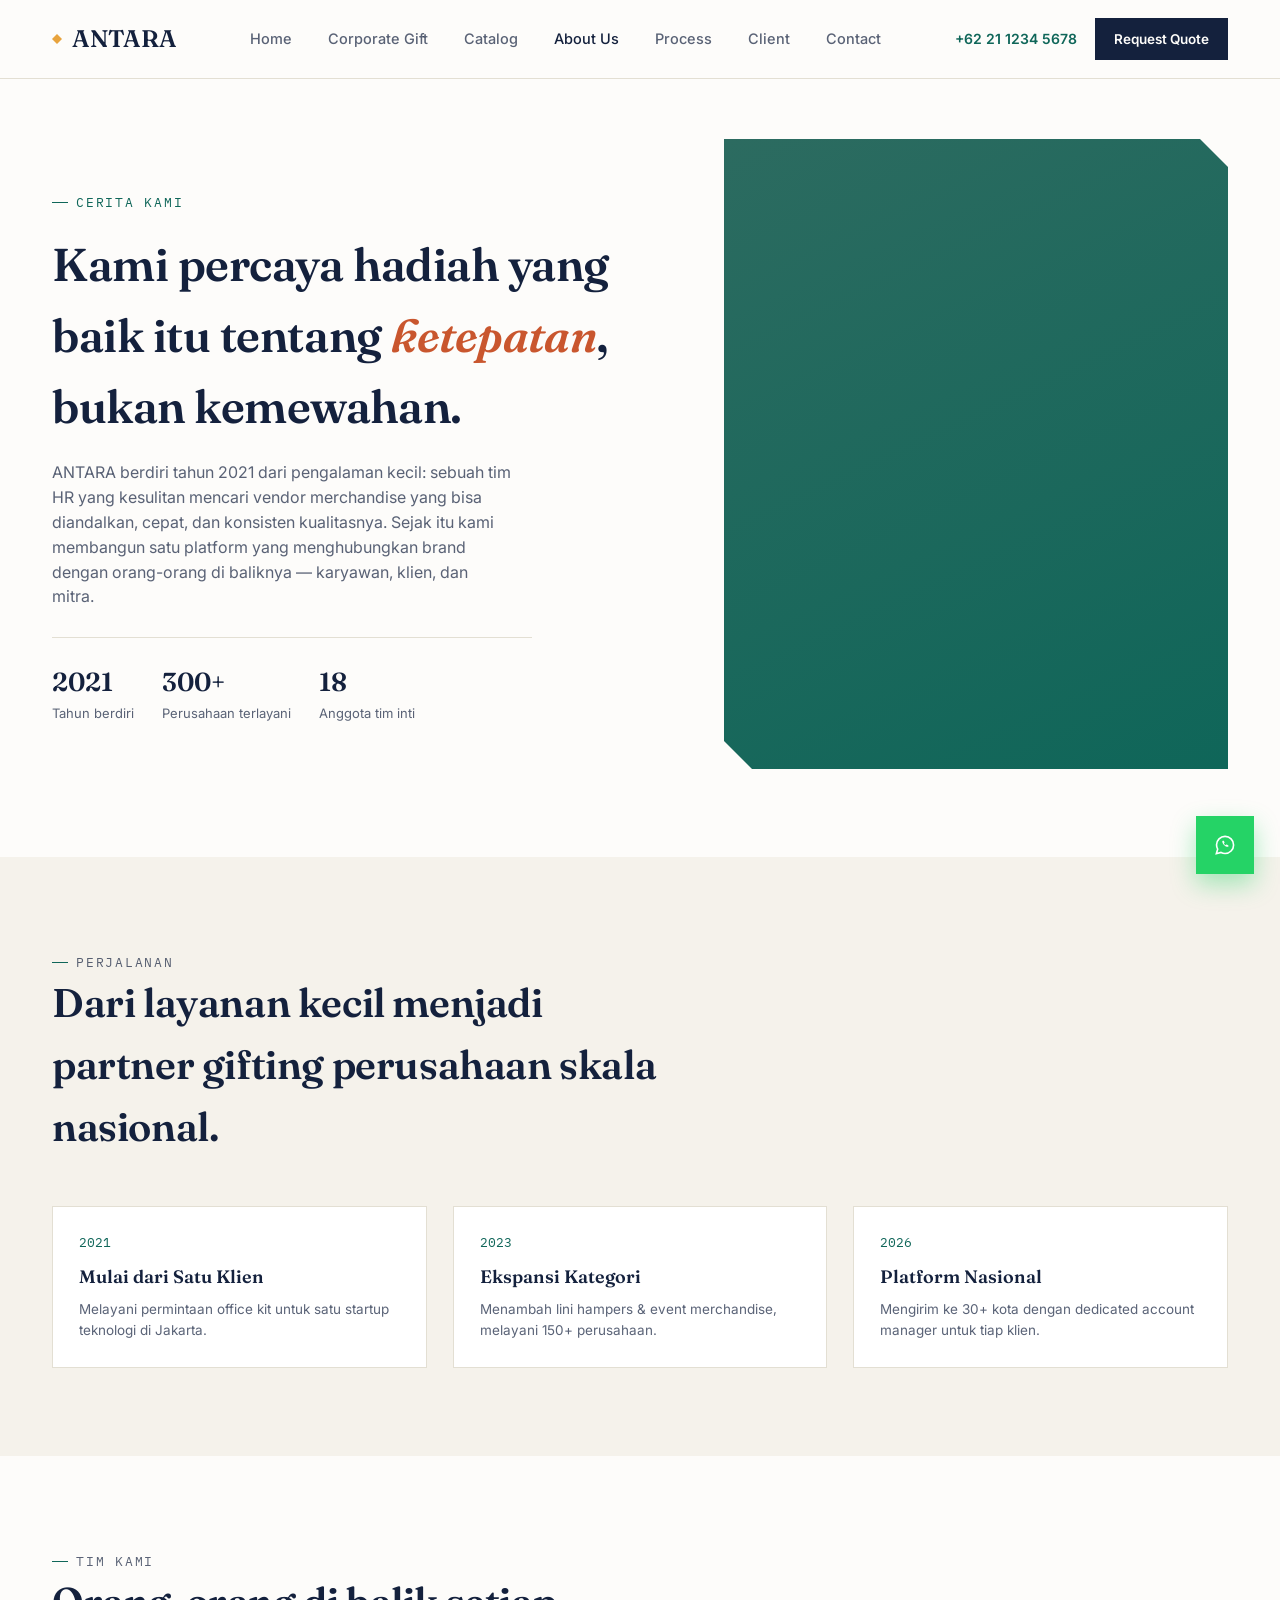
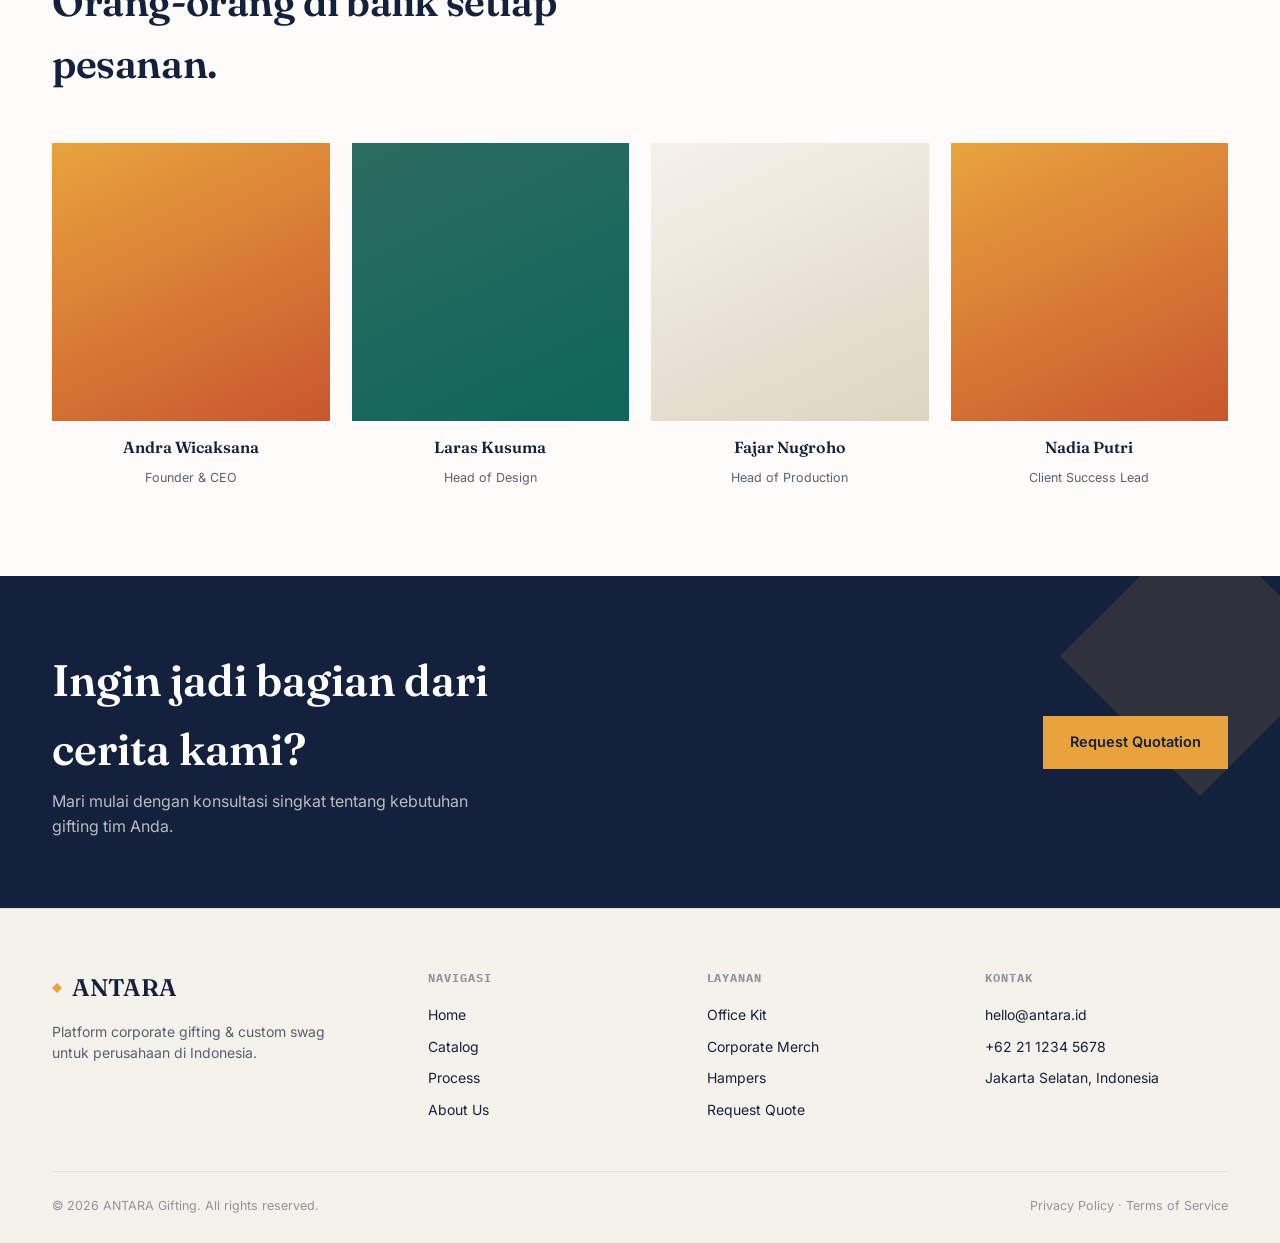
==== about.html @ c00a8c0d "Add files via upload" ====
<!DOCTYPE html>
<html lang="id">
<head>
<meta charset="UTF-8">
<meta name="viewport" content="width=device-width, initial-scale=1.0">
<title>About Us — ANTARA</title>
<link rel="preconnect" href="https://fonts.googleapis.com">
<link href="https://fonts.googleapis.com/css2?family=Fraunces:ital,wght@0,500;0,600;1,500&family=Inter:wght@400;500;600;700&family=IBM+Plex+Mono:wght@500;600&display=swap" rel="stylesheet">
<link rel="stylesheet" href="styles.css">
</head>
<body>

<header class="site-header">
  <div class="wrap header-row">
    <a href="index.html" class="logo"><span class="dot"></span>ANTARA</a>
    <nav class="main-nav">
      <a href="index.html">Home</a>
      <a href="index.html#corporate-gift">Corporate Gift</a>
      <a href="catalog.html">Catalog</a>
      <a href="about.html" class="active">About Us</a>
      <a href="process.html">Process</a>
      <a href="portfolio.html">Client</a>
      <a href="contact.html">Contact</a>
    </nav>
    <div class="header-actions">
      <a href="tel:+622112345678" class="wa-link">+62 21 1234 5678</a>
      <a href="quote.html" class="btn btn-primary tag-cut-sm btn-sm">Request Quote</a>
    </div>
  </div>
</header>

<section class="section" style="padding-top:60px;">
  <div class="wrap about-hero-split">
    <div>
      <p class="eyebrow">Cerita Kami</p>
      <h1 style="font-family:var(--serif); font-size:clamp(30px,4vw,46px); font-weight:600; letter-spacing:-.01em; margin:0 0 18px;">Kami percaya hadiah yang baik itu tentang <em style="font-style:italic; color:var(--clay);">ketepatan</em>, bukan kemewahan.</h1>
      <p style="color:var(--ink-70); max-width:460px; margin:0 0 28px;">ANTARA berdiri tahun 2021 dari pengalaman kecil: sebuah tim HR yang kesulitan mencari vendor merchandise yang bisa diandalkan, cepat, dan konsisten kualitasnya. Sejak itu kami membangun satu platform yang menghubungkan brand dengan orang-orang di baliknya — karyawan, klien, dan mitra.</p>
      <div class="hero-meta" style="border-top:1px solid var(--line); padding-top:24px;">
        <div><strong>2021</strong>Tahun berdiri</div>
        <div><strong>300+</strong>Perusahaan terlayani</div>
        <div><strong>18</strong>Anggota tim inti</div>
      </div>
    </div>
    <div class="visual-block s2 tag-cut"></div>
  </div>
</section>

<section class="section section-alt">
  <div class="wrap">
    <div class="section-head">
      <div>
        <p class="eyebrow">Perjalanan</p>
        <h2>Dari layanan kecil menjadi partner gifting perusahaan skala nasional.</h2>
      </div>
    </div>
    <div class="story-timeline">
      <div class="story-card">
        <span class="yr">2021</span>
        <h4>Mulai dari Satu Klien</h4>
        <p>Melayani permintaan office kit untuk satu startup teknologi di Jakarta.</p>
      </div>
      <div class="story-card">
        <span class="yr">2023</span>
        <h4>Ekspansi Kategori</h4>
        <p>Menambah lini hampers &amp; event merchandise, melayani 150+ perusahaan.</p>
      </div>
      <div class="story-card">
        <span class="yr">2026</span>
        <h4>Platform Nasional</h4>
        <p>Mengirim ke 30+ kota dengan dedicated account manager untuk tiap klien.</p>
      </div>
    </div>
  </div>
</section>

<section class="section">
  <div class="wrap">
    <div class="section-head">
      <div>
        <p class="eyebrow">Tim Kami</p>
        <h2>Orang-orang di balik setiap pesanan.</h2>
      </div>
    </div>
    <div class="team-grid">
      <div class="team-card"><div class="photo s1"></div><h4>Andra Wicaksana</h4><span>Founder &amp; CEO</span></div>
      <div class="team-card"><div class="photo s2"></div><h4>Laras Kusuma</h4><span>Head of Design</span></div>
      <div class="team-card"><div class="photo s3"></div><h4>Fajar Nugroho</h4><span>Head of Production</span></div>
      <div class="team-card"><div class="photo s1"></div><h4>Nadia Putri</h4><span>Client Success Lead</span></div>
    </div>
  </div>
</section>

<section class="final-cta">
  <div class="ribbon-deco"></div>
  <div class="wrap final-cta-inner">
    <div>
      <h2>Ingin jadi bagian dari cerita kami?</h2>
      <p>Mari mulai dengan konsultasi singkat tentang kebutuhan gifting tim Anda.</p>
    </div>
    <div class="hero-ctas" style="margin:0;">
      <a href="quote.html" class="btn btn-accent tag-cut-sm">Request Quotation</a>
    </div>
  </div>
</section>

<footer class="site-footer">
  <div class="wrap">
    <div class="footer-grid">
      <div class="footer-brand">
        <a href="index.html" class="logo"><span class="dot"></span>ANTARA</a>
        <p>Platform corporate gifting &amp; custom swag untuk perusahaan di Indonesia.</p>
      </div>
      <div>
        <h5>Navigasi</h5>
        <ul><li><a href="index.html">Home</a></li><li><a href="catalog.html">Catalog</a></li><li><a href="process.html">Process</a></li><li><a href="about.html">About Us</a></li></ul>
      </div>
      <div>
        <h5>Layanan</h5>
        <ul><li><a href="index.html#corporate-gift">Office Kit</a></li><li><a href="index.html#corporate-gift">Corporate Merch</a></li><li><a href="index.html#corporate-gift">Hampers</a></li><li><a href="quote.html">Request Quote</a></li></ul>
      </div>
      <div>
        <h5>Kontak</h5>
        <ul><li>hello@antara.id</li><li>+62 21 1234 5678</li><li>Jakarta Selatan, Indonesia</li></ul>
      </div>
    </div>
    <div class="footer-bottom">
      <span>© 2026 ANTARA Gifting. All rights reserved.</span>
      <span>Privacy Policy · Terms of Service</span>
    </div>
  </div>
</footer>

<a href="#" class="wa-float tag-cut-sm" aria-label="Chat WhatsApp">
  <svg viewBox="0 0 24 24" fill="none" xmlns="http://www.w3.org/2000/svg"><path d="M17.6 6.32A7.85 7.85 0 0 0 12.05 4c-4.34 0-7.87 3.53-7.87 7.87 0 1.39.36 2.74 1.05 3.93L4 20l4.32-1.13a7.86 7.86 0 0 0 3.73.95h0c4.34 0 7.87-3.53 7.87-7.87 0-2.1-.82-4.08-2.32-5.58v-.05Z" stroke="#fff" stroke-width="1.5"/><path d="M9.5 8.5c0-.28.22-.5.5-.5h.6c.2 0 .38.12.45.3l.5 1.3c.07.18.03.38-.1.52l-.5.5c.3.7.9 1.3 1.6 1.6l.5-.5c.14-.13.34-.17.52-.1l1.3.5c.18.07.3.25.3.45v.6c0 .28-.22.5-.5.5-2.5 0-5.2-2.7-5.2-5.2Z" fill="#fff"/></svg>
</a>

</body>
</html>
---- styles.css ----
/* ============================================================
   ANTARA — Corporate Gifting & Custom Swag
   Design tokens
   ============================================================ */
:root{
  --ink: #14213D;
  --ink-70: rgba(20,33,61,.7);
  --ink-45: rgba(20,33,61,.45);
  --paper: #FDFCFA;
  --paper-dim: #F5F2EB;
  --panel: #FFFFFF;
  --marigold: #E8A33D;
  --marigold-dark: #C8801C;
  --teal: #0F6659;
  --teal-dim: #E4EFEC;
  --clay: #C9562E;
  --line: #E3DFD3;
  --line-strong: #cfc9b8;

  --serif: "Fraunces", "Iowan Old Style", Georgia, serif;
  --sans: "Inter", -apple-system, BlinkMacSystemFont, "Segoe UI", sans-serif;
  --mono: "IBM Plex Mono", ui-monospace, Menlo, monospace;

  --tag-cut: 22px; /* signature ribbon-tag corner cut */
}

*{box-sizing:border-box;}
html{scroll-behavior:smooth;}
body{
  margin:0;
  background:var(--paper);
  color:var(--ink);
  font-family:var(--sans);
  font-size:16px;
  line-height:1.55;
  -webkit-font-smoothing:antialiased;
}
img{max-width:100%;display:block;}
a{color:inherit;text-decoration:none;}
ul{margin:0;padding:0;list-style:none;}
button{font-family:inherit;cursor:pointer;}

.wrap{
  max-width:1240px;
  margin:0 auto;
  padding:0 32px;
}

@media (max-width: 720px){
  .wrap{padding:0 20px;}
}

/* ---------- Eyebrow / mono labels ---------- */
.eyebrow{
  font-family:var(--mono);
  font-size:12.5px;
  letter-spacing:.14em;
  text-transform:uppercase;
  color:var(--teal);
  display:inline-flex;
  align-items:center;
  gap:8px;
  margin:0 0 16px;
}
.eyebrow::before{
  content:"";
  width:16px;height:1px;
  background:var(--teal);
  display:inline-block;
}

/* ---------- Signature ribbon-tag shape ----------
   A diagonally-cut corner (like a gift tag / price tag)
   used on the hero panel, cards, and buttons. */
.tag-cut{
  clip-path: polygon(
    0 0, calc(100% - var(--tag-cut)) 0, 100% var(--tag-cut),
    100% 100%, var(--tag-cut) 100%, 0 calc(100% - var(--tag-cut))
  );
}
.tag-cut-sm{
  --tag-cut: 12px;
}

/* ============================================================
   HEADER
   ============================================================ */
.site-header{
  position:sticky; top:0; z-index:50;
  background:rgba(253,252,250,.92);
  backdrop-filter:blur(10px);
  border-bottom:1px solid var(--line);
}
.header-row{
  display:flex; align-items:center; justify-content:space-between;
  height:78px;
}
.logo{
  font-family:var(--serif);
  font-weight:600;
  font-size:24px;
  letter-spacing:-.01em;
  display:flex; align-items:center; gap:10px;
}
.logo .dot{
  width:10px;height:10px;background:var(--marigold);
  clip-path: polygon(50% 0, 100% 50%, 50% 100%, 0 50%);
}
nav.main-nav{
  display:flex; gap:36px;
}
nav.main-nav a{
  font-size:14.5px; font-weight:500; color:var(--ink-70);
  transition:color .15s;
}
nav.main-nav a:hover, nav.main-nav a.active{color:var(--ink);}
.header-actions{display:flex; align-items:center; gap:18px;}
.header-actions .wa-link{
  font-size:14px; font-weight:600; color:var(--teal);
  display:flex; align-items:center; gap:6px;
}

@media (max-width: 900px){
  nav.main-nav{display:none;}
}

/* ---------- Buttons ---------- */
.btn{
  display:inline-flex; align-items:center; justify-content:center; gap:8px;
  font-weight:600; font-size:14.5px;
  padding:14px 26px;
  border:1px solid transparent;
  transition:transform .15s ease, box-shadow .15s ease, background .15s ease;
  white-space:nowrap;
}
.btn:active{transform:translateY(1px);}
.btn-primary{
  background:var(--ink); color:var(--paper);
}
.btn-primary:hover{background:#243259;}
.btn-accent{
  background:var(--marigold); color:var(--ink);
}
.btn-accent:hover{background:var(--marigold-dark); color:var(--paper);}
.btn-ghost{
  background:transparent; color:var(--ink); border-color:var(--ink);
}
.btn-ghost:hover{background:var(--ink); color:var(--paper);}
.btn-sm{padding:10px 18px; font-size:13.5px;}
.btn-block{width:100%;}

/* ============================================================
   HERO
   ============================================================ */
.hero{
  padding:76px 0 40px;
  position:relative;
  overflow:hidden;
}
.hero-grid{
  display:grid;
  grid-template-columns:1.05fr .95fr;
  gap:56px;
  align-items:center;
}
.hero h1{
  font-family:var(--serif);
  font-weight:600;
  font-size:clamp(38px, 5vw, 62px);
  line-height:1.03;
  letter-spacing:-.015em;
  margin:0 0 22px;
}
.hero h1 em{
  font-style:italic;
  color:var(--clay);
}
.hero p.lede{
  font-size:18px;
  color:var(--ink-70);
  max-width:480px;
  margin:0 0 32px;
}
.hero-ctas{display:flex; gap:14px; flex-wrap:wrap; margin-bottom:28px;}
.hero-meta{
  display:flex; gap:28px; padding-top:26px; border-top:1px solid var(--line);
  max-width:480px;
}
.hero-meta div{font-size:13px; color:var(--ink-70);}
.hero-meta strong{
  display:block; font-family:var(--serif); font-size:26px; color:var(--ink); font-weight:600;
}

.hero-visual{
  position:relative;
  aspect-ratio:1/1.02;
  background:var(--ink);
  padding:22px;
  --tag-cut:34px;
}
.hero-visual .grid-photo{
  display:grid;
  grid-template-columns:1.2fr .8fr;
  grid-template-rows:1fr .75fr;
  gap:10px;
  height:100%;
}
.swatch{
  position:relative;
  overflow:hidden;
  display:flex; align-items:flex-end;
  padding:14px;
}
.swatch span{
  font-family:var(--mono); font-size:11px; color:rgba(255,255,255,.85);
  letter-spacing:.06em; text-transform:uppercase;
}
.s1{background:linear-gradient(155deg,#E8A33D,#C9562E); grid-row:1/3;}
.s2{background:linear-gradient(155deg,#2C6B60,#0F6659);}
.s3{background:linear-gradient(155deg,#F5F2EB,#DCD5C2); }
.s3 span{color:var(--ink-70);}
.hero-visual .ribbon-tag{
  position:absolute; top:-14px; right:22px;
  background:var(--marigold); color:var(--ink);
  font-family:var(--mono); font-size:12px; font-weight:600;
  padding:10px 16px;
  --tag-cut:10px;
}

/* ============================================================
   TRUST BAR
   ============================================================ */
.trust-bar{
  border-top:1px solid var(--line);
  border-bottom:1px solid var(--line);
  padding:26px 0;
}
.trust-row{
  display:flex; align-items:center; gap:40px;
  flex-wrap:wrap;
  justify-content:space-between;
}
.trust-row .trust-label{
  font-family:var(--mono); font-size:12px; letter-spacing:.1em; text-transform:uppercase;
  color:var(--ink-45); white-space:nowrap;
}
.logo-strip{
  display:flex; gap:38px; flex-wrap:wrap; align-items:center;
  font-family:var(--serif); font-weight:600; font-size:19px; color:var(--ink-45);
}

/* ============================================================
   SECTION SHELL
   ============================================================ */
.section{padding:88px 0;}
.section-tight{padding:56px 0;}
.section-alt{background:var(--paper-dim);}
.section-dark{background:var(--ink); color:var(--paper);}
.section-dark .eyebrow{color:var(--marigold);}
.section-dark .eyebrow::before{background:var(--marigold);}

.section-head{
  display:flex; justify-content:space-between; align-items:flex-end;
  gap:24px; margin-bottom:48px;
}
.section-head h2{
  font-family:var(--serif); font-weight:600;
  font-size:clamp(28px,3.4vw,40px);
  letter-spacing:-.01em;
  margin:0;
  max-width:640px;
}
.section-head p{color:var(--ink-70); max-width:420px; margin:0;}
.section-dark .section-head p{color:rgba(253,252,250,.7);}

/* ============================================================
   CATEGORY TILES
   ============================================================ */
.cat-grid{
  display:grid;
  grid-template-columns:repeat(4,1fr);
  gap:18px;
}
.cat-card{
  background:var(--panel);
  border:1px solid var(--line);
  padding:26px 22px 24px;
  --tag-cut:16px;
  transition:transform .18s ease, border-color .18s ease;
  position:relative;
}
.cat-card:hover{transform:translateY(-4px); border-color:var(--ink);}
.cat-card .icon-block{
  width:44px; height:44px;
  background:var(--teal-dim);
  display:flex; align-items:center; justify-content:center;
  margin-bottom:22px;
  --tag-cut:8px;
}
.cat-card h3{font-family:var(--serif); font-size:19px; margin:0 0 8px; font-weight:600;}
.cat-card p{font-size:13.5px; color:var(--ink-70); margin:0 0 16px;}
.cat-card .count{font-family:var(--mono); font-size:12px; color:var(--teal);}

@media (max-width: 980px){
  .cat-grid{grid-template-columns:repeat(2,1fr);}
  .hero-grid{grid-template-columns:1fr;}
  .hero-visual{order:-1; max-width:520px;}
}
@media (max-width: 560px){
  .cat-grid{grid-template-columns:1fr;}
}

/* ============================================================
   PRODUCT GRID
   ============================================================ */
.product-grid{
  display:grid;
  grid-template-columns:repeat(4,1fr);
  gap:22px;
}
.product-card{
  background:var(--panel);
  border:1px solid var(--line);
}
.product-thumb{
  aspect-ratio:1/1;
  --tag-cut:14px;
  display:flex; align-items:center; justify-content:center;
  position:relative;
}
.product-thumb .best-seller{
  position:absolute; top:12px; left:0;
  background:var(--marigold); color:var(--ink);
  font-family:var(--mono); font-size:10.5px; font-weight:700;
  padding:5px 10px 5px 12px; letter-spacing:.05em;
  clip-path: polygon(0 0, 100% 0, 88% 100%, 0 100%);
}
.product-body{padding:18px 18px 20px;}
.product-body .p-cat{font-family:var(--mono); font-size:11px; color:var(--teal); text-transform:uppercase; letter-spacing:.06em;}
.product-body h4{font-family:var(--serif); font-size:17px; margin:8px 0 12px; font-weight:600;}
.product-body .p-foot{display:flex; align-items:center; justify-content:space-between;}
.product-body .p-moq{font-size:12.5px; color:var(--ink-70);}
.product-body a.view-link{font-size:13px; font-weight:700; color:var(--ink); border-bottom:1.5px solid var(--marigold);}

@media (max-width: 980px){ .product-grid{grid-template-columns:repeat(2,1fr);} }

/* ============================================================
   PROCESS STEPS (real sequence -> numbers justified)
   ============================================================ */
.process-rail{
  display:grid;
  grid-template-columns:repeat(4,1fr);
  gap:0;
  position:relative;
}
.process-rail::before{
  content:"";
  position:absolute; top:29px; left:5%; right:5%; height:1px;
  background:var(--line-strong);
}
.process-step{
  padding:0 20px 0 0;
  position:relative;
}
.process-step .num{
  width:58px;height:58px;
  background:var(--paper);
  border:1.5px solid var(--ink);
  display:flex; align-items:center; justify-content:center;
  font-family:var(--serif); font-weight:600; font-size:20px;
  margin-bottom:22px;
  position:relative; z-index:2;
}
.process-step:nth-child(1) .num{background:var(--ink); color:var(--paper);}
.process-step h3{font-family:var(--serif); font-size:19px; margin:0 0 10px; font-weight:600;}
.process-step p{font-size:14px; color:var(--ink-70); margin:0; max-width:220px;}

@media (max-width: 900px){
  .process-rail{grid-template-columns:1fr; gap:32px;}
  .process-rail::before{display:none;}
}

/* ============================================================
   USP STRIP
   ============================================================ */
.usp-grid{
  display:grid; grid-template-columns:repeat(4,1fr); gap:1px;
  background:var(--line);
  border:1px solid var(--line);
}
.usp-card{
  background:var(--paper); padding:32px 26px;
}
.usp-card .mark{font-family:var(--serif); font-style:italic; font-size:28px; color:var(--marigold-dark); margin:0 0 14px;}
.usp-card h4{font-size:15.5px; font-weight:700; margin:0 0 8px;}
.usp-card p{font-size:13.5px; color:var(--ink-70); margin:0;}
@media (max-width: 900px){ .usp-grid{grid-template-columns:repeat(2,1fr);} }

/* ============================================================
   TESTIMONIALS
   ============================================================ */
.testi-grid{
  display:grid; grid-template-columns:repeat(3,1fr); gap:22px;
}
.testi-card{
  background:var(--panel); border:1px solid var(--line);
  padding:28px; --tag-cut:16px;
}
.testi-card p.quote{
  font-family:var(--serif); font-size:17.5px; line-height:1.45; margin:0 0 22px;
}
.testi-card .who{display:flex; align-items:center; gap:12px;}
.testi-card .avatar{
  width:38px;height:38px; background:var(--teal); color:#fff;
  display:flex; align-items:center; justify-content:center;
  font-family:var(--serif); font-weight:600; font-size:14px;
  --tag-cut:6px;
}
.testi-card .who div span{display:block;}
.testi-card .name{font-size:13.5px; font-weight:700;}
.testi-card .role{font-size:12px; color:var(--ink-70);}
@media (max-width: 900px){ .testi-grid{grid-template-columns:1fr;} }

/* ============================================================
   FINAL CTA
   ============================================================ */
.final-cta{
  background:var(--ink); color:var(--paper);
  padding:70px 0; position:relative; overflow:hidden;
}
.final-cta-inner{
  display:flex; justify-content:space-between; align-items:center; gap:24px; flex-wrap:wrap;
  position:relative; z-index:2;
}
.final-cta h2{
  font-family:var(--serif); font-size:clamp(28px,3.6vw,44px); font-weight:600; margin:0 0 6px; max-width:520px;
}
.final-cta p{color:rgba(253,252,250,.7); margin:0; max-width:420px;}
.final-cta .ribbon-deco{
  position:absolute; right:-60px; top:-60px; width:280px; height:280px;
  background:var(--marigold); opacity:.12;
  clip-path: polygon(50% 0, 100% 50%, 50% 100%, 0 50%);
}

/* ============================================================
   FOOTER
   ============================================================ */
footer.site-footer{
  background:var(--paper-dim); border-top:1px solid var(--line);
  padding:60px 0 28px;
}
.footer-grid{
  display:grid; grid-template-columns:1.4fr repeat(3,1fr); gap:36px;
  padding-bottom:40px; border-bottom:1px solid var(--line); margin-bottom:24px;
}
.footer-grid h5{font-family:var(--mono); font-size:12px; letter-spacing:.08em; text-transform:uppercase; color:var(--ink-45); margin:0 0 16px;}
.footer-grid li{margin-bottom:10px; font-size:14px;}
.footer-grid li a:hover{color:var(--clay);}
.footer-brand p{font-size:14px; color:var(--ink-70); max-width:280px;}
.footer-bottom{display:flex; justify-content:space-between; font-size:12.5px; color:var(--ink-45); flex-wrap:wrap; gap:10px;}
@media (max-width: 900px){ .footer-grid{grid-template-columns:1fr 1fr; row-gap:28px;} }

/* ============================================================
   WHATSAPP FLOAT
   ============================================================ */
.wa-float{
  position:fixed; bottom:26px; right:26px; z-index:60;
  width:58px; height:58px;
  background:#25D366; color:#fff;
  display:flex; align-items:center; justify-content:center;
  box-shadow:0 10px 24px rgba(37,211,102,.4);
  --tag-cut:10px;
}
.wa-float svg{width:26px;height:26px;}

/* ============================================================
   PAGE HERO (interior pages)
   ============================================================ */
.page-hero{
  padding:56px 0 40px;
  border-bottom:1px solid var(--line);
}
.page-hero h1{
  font-family:var(--serif); font-weight:600;
  font-size:clamp(32px,4vw,48px);
  letter-spacing:-.01em; margin:0 0 14px;
}
.breadcrumb{font-family:var(--mono); font-size:12px; color:var(--ink-45); margin-bottom:18px; letter-spacing:.04em;}
.breadcrumb a{color:var(--teal);}

/* ============================================================
   CATALOG PAGE
   ============================================================ */
.catalog-layout{
  display:grid; grid-template-columns:240px 1fr; gap:40px;
  align-items:flex-start;
}
.filter-panel{
  border:1px solid var(--line); background:var(--panel);
  padding:22px; position:sticky; top:98px;
}
.filter-group{margin-bottom:26px;}
.filter-group:last-child{margin-bottom:0;}
.filter-group h5{font-family:var(--mono); font-size:11.5px; letter-spacing:.08em; text-transform:uppercase; color:var(--ink-45); margin:0 0 14px;}
.filter-opt{display:flex; align-items:center; gap:10px; font-size:14px; margin-bottom:11px; cursor:pointer;}
.filter-opt input{accent-color:var(--teal); width:15px;height:15px;}
.filter-opt .n{margin-left:auto; font-family:var(--mono); font-size:11.5px; color:var(--ink-45);}
.catalog-toolbar{
  display:flex; justify-content:space-between; align-items:center; gap:16px; margin-bottom:26px; flex-wrap:wrap;
}
.search-box{
  flex:1; min-width:220px; display:flex; align-items:center; gap:10px;
  border:1px solid var(--line-strong); background:var(--panel);
  padding:12px 16px;
}
.search-box input{border:none; outline:none; font-family:var(--sans); font-size:14px; width:100%; background:transparent;}
.sort-select{
  border:1px solid var(--line-strong); background:var(--panel);
  padding:12px 14px; font-size:13.5px; font-family:var(--sans); color:var(--ink);
}
.results-count{font-size:13px; color:var(--ink-70); margin-bottom:18px;}
@media (max-width: 900px){
  .catalog-layout{grid-template-columns:1fr;}
  .filter-panel{position:static;}
}

/* ============================================================
   PRODUCT DETAIL PAGE
   ============================================================ */
.pd-layout{
  display:grid; grid-template-columns:1fr 1fr; gap:56px; align-items:flex-start;
}
.pd-gallery-main{
  aspect-ratio:1/1; --tag-cut:26px; margin-bottom:14px;
}
.pd-thumbs{display:grid; grid-template-columns:repeat(4,1fr); gap:10px;}
.pd-thumbs .thumb{aspect-ratio:1/1; --tag-cut:8px; cursor:pointer; border:2px solid transparent;}
.pd-thumbs .thumb.active{border-color:var(--ink);}
.pd-info .p-cat{font-family:var(--mono); font-size:12px; letter-spacing:.07em; text-transform:uppercase; color:var(--teal);}
.pd-info h1{font-family:var(--serif); font-size:36px; font-weight:600; margin:10px 0 16px; letter-spacing:-.01em;}
.pd-info .pd-desc{color:var(--ink-70); margin:0 0 26px; max-width:460px;}
.pd-meta-row{display:flex; gap:32px; padding:20px 0; border-top:1px solid var(--line); border-bottom:1px solid var(--line); margin-bottom:26px;}
.pd-meta-row div span{display:block; font-size:12px; color:var(--ink-45); margin-bottom:4px;}
.pd-meta-row div strong{font-family:var(--serif); font-size:19px; font-weight:600;}
.pd-block{margin-bottom:26px;}
.pd-block h5{font-family:var(--mono); font-size:11.5px; letter-spacing:.08em; text-transform:uppercase; color:var(--ink-45); margin:0 0 12px;}
.swatch-row{display:flex; gap:10px; flex-wrap:wrap;}
.swatch-chip{
  width:38px; height:38px; --tag-cut:6px; cursor:pointer; border:2px solid var(--line-strong);
}
.swatch-chip.active{border-color:var(--ink);}
.size-row{display:flex; gap:10px; flex-wrap:wrap;}
.size-chip{
  padding:9px 16px; border:1px solid var(--line-strong); font-size:13.5px; font-weight:600; cursor:pointer; background:var(--panel);
}
.size-chip.active{background:var(--ink); color:var(--paper); border-color:var(--ink);}
.pd-actions{display:flex; gap:14px; margin-top:8px;}
.related-strip{margin-top:100px;}

/* ============================================================
   ABOUT US PAGE
   ============================================================ */
.about-hero-split{
  display:grid; grid-template-columns:1.1fr .9fr; gap:56px; align-items:center;
}
.about-hero-split .visual-block{aspect-ratio:4/5; --tag-cut:28px;}
.story-timeline{display:grid; grid-template-columns:repeat(3,1fr); gap:26px;}
.story-card{border:1px solid var(--line); padding:26px; background:var(--panel);}
.story-card .yr{font-family:var(--mono); color:var(--teal); font-size:13px; margin-bottom:10px; display:block;}
.story-card h4{font-family:var(--serif); font-size:18px; margin:0 0 8px; font-weight:600;}
.story-card p{font-size:13.5px; color:var(--ink-70); margin:0;}
.team-grid{display:grid; grid-template-columns:repeat(4,1fr); gap:22px;}
.team-card{text-align:center;}
.team-card .photo{aspect-ratio:1/1; --tag-cut:14px; margin-bottom:14px;}
.team-card h4{font-family:var(--serif); font-size:16px; margin:0 0 4px; font-weight:600;}
.team-card span{font-size:12.5px; color:var(--ink-70);}
@media (max-width:900px){
  .about-hero-split{grid-template-columns:1fr;}
  .story-timeline{grid-template-columns:1fr;}
  .team-grid{grid-template-columns:repeat(2,1fr);}
}

/* ============================================================
   PROCESS PAGE (standalone, expanded)
   ============================================================ */
.process-detail{
  display:grid; grid-template-columns:80px 1fr; gap:32px; margin-bottom:0;
}
.process-detail-row{
  display:grid; grid-template-columns:80px 1fr; gap:32px;
  padding:42px 0; border-top:1px solid var(--line);
  position:relative;
}
.process-detail-row:last-child{border-bottom:1px solid var(--line);}
.process-detail-row .big-num{
  font-family:var(--serif); font-style:italic; font-size:44px; color:var(--marigold-dark); font-weight:600;
}
.process-detail-row .pd-content{display:grid; grid-template-columns:1fr 1fr; gap:40px; align-items:center;}
.process-detail-row h3{font-family:var(--serif); font-size:24px; font-weight:600; margin:0 0 12px;}
.process-detail-row p{color:var(--ink-70); max-width:400px; margin:0;}
.process-detail-row .pd-visual{aspect-ratio:16/10; --tag-cut:18px;}
@media (max-width:900px){
  .process-detail-row{grid-template-columns:1fr;}
  .process-detail-row .pd-content{grid-template-columns:1fr;}
}

/* ============================================================
   CLIENT / PORTFOLIO PAGE
   ============================================================ */
.client-logo-grid{
  display:grid; grid-template-columns:repeat(6,1fr); gap:1px; background:var(--line); border:1px solid var(--line); margin-bottom:80px;
}
.client-logo-cell{
  background:var(--panel); aspect-ratio:2/1; display:flex; align-items:center; justify-content:center;
  font-family:var(--serif); font-weight:600; font-size:16px; color:var(--ink-45);
}
.case-grid{display:grid; grid-template-columns:repeat(3,1fr); gap:24px;}
.case-card{border:1px solid var(--line); background:var(--panel); overflow:hidden;}
.case-card .case-visual{aspect-ratio:4/3; --tag-cut:0;}
.case-card .case-body{padding:22px;}
.case-card .p-cat{font-family:var(--mono); font-size:11px; color:var(--teal); text-transform:uppercase; letter-spacing:.06em;}
.case-card h4{font-family:var(--serif); font-size:18px; margin:8px 0 8px; font-weight:600;}
.case-card p{font-size:13.5px; color:var(--ink-70); margin:0;}
@media (max-width:900px){
  .client-logo-grid{grid-template-columns:repeat(3,1fr);}
  .case-grid{grid-template-columns:1fr;}
}

/* ============================================================
   CONTACT PAGE
   ============================================================ */
.contact-layout{display:grid; grid-template-columns:.9fr 1.1fr; gap:56px; align-items:flex-start;}
.contact-card{border:1px solid var(--line); background:var(--panel); padding:24px; --tag-cut:14px; margin-bottom:16px; display:flex; gap:16px; align-items:flex-start;}
.contact-card .ic{width:40px; height:40px; background:var(--teal-dim); --tag-cut:8px; flex:none; display:flex; align-items:center; justify-content:center;}
.contact-card h5{font-size:14.5px; font-weight:700; margin:0 0 6px;}
.contact-card p, .contact-card a{font-size:13.5px; color:var(--ink-70); margin:0; display:block;}
.map-block{aspect-ratio:16/11; --tag-cut:22px; background:linear-gradient(155deg,#DCD5C2,#F5F2EB); display:flex; align-items:center; justify-content:center; font-family:var(--mono); font-size:12px; color:var(--ink-45); letter-spacing:.06em; text-transform:uppercase; margin-top:24px;}
@media (max-width:900px){ .contact-layout{grid-template-columns:1fr;} }

/* ============================================================
   REQUEST QUOTE FORM
   ============================================================ */
.quote-layout{
  display:grid; grid-template-columns:1fr 1.15fr; gap:56px; align-items:flex-start;
}
.quote-side h2{font-family:var(--serif); font-size:30px; font-weight:600; margin:0 0 16px;}
.quote-side p{color:var(--ink-70); margin:0 0 30px; max-width:380px;}
.quote-steps{margin-bottom:32px;}
.quote-steps li{
  display:flex; gap:14px; padding:14px 0; border-top:1px solid var(--line); font-size:14px;
}
.quote-steps li:last-child{border-bottom:1px solid var(--line);}
.quote-steps b{font-family:var(--mono); color:var(--teal); font-size:13px;}
.quote-side .wa-box{
  background:var(--teal-dim); border:1px solid var(--teal); padding:20px; --tag-cut:12px;
}
.quote-side .wa-box p{margin:0 0 14px; color:var(--ink); font-size:14px; max-width:none;}

.form-card{
  background:var(--panel); border:1px solid var(--line);
  padding:40px; --tag-cut:24px;
}
.form-row{display:grid; grid-template-columns:1fr 1fr; gap:18px; margin-bottom:18px;}
.form-field{display:flex; flex-direction:column; gap:8px; margin-bottom:18px;}
.form-field label{font-size:13px; font-weight:600;}
.form-field label .opt{font-weight:400; color:var(--ink-45); text-transform:none; font-family:var(--sans);}
.form-field input, .form-field select, .form-field textarea{
  border:1px solid var(--line-strong); padding:13px 14px; font-family:var(--sans); font-size:14px;
  background:var(--paper); outline:none;
}
.form-field input:focus, .form-field select:focus, .form-field textarea:focus{
  border-color:var(--teal); box-shadow:0 0 0 3px var(--teal-dim);
}
.upload-drop{
  border:1.5px dashed var(--line-strong); padding:26px; text-align:center; font-size:13.5px; color:var(--ink-70);
  margin-bottom:22px; background:var(--paper-dim);
}
.upload-drop strong{color:var(--teal); text-decoration:underline; cursor:pointer;}
@media (max-width: 900px){
  .quote-layout{grid-template-columns:1fr;}
  .form-row{grid-template-columns:1fr;}
  .form-card{padding:26px;}
}
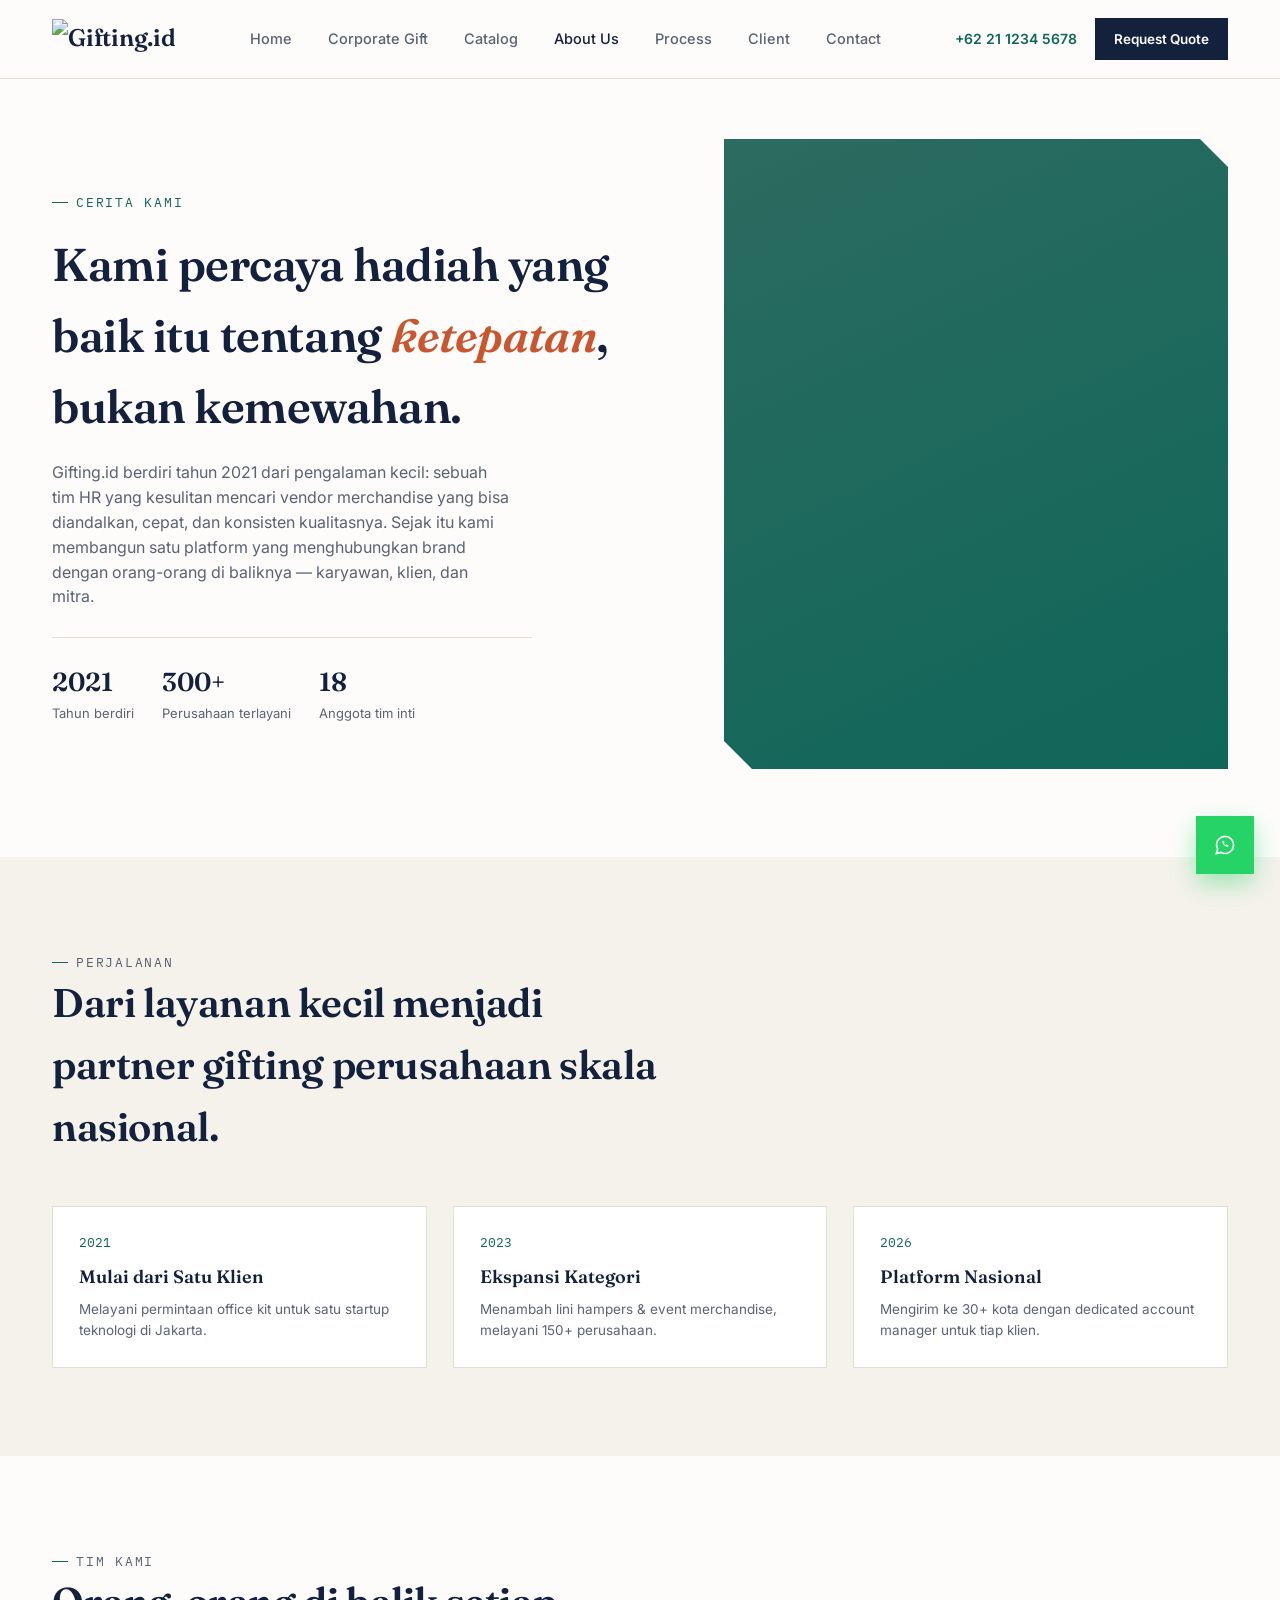
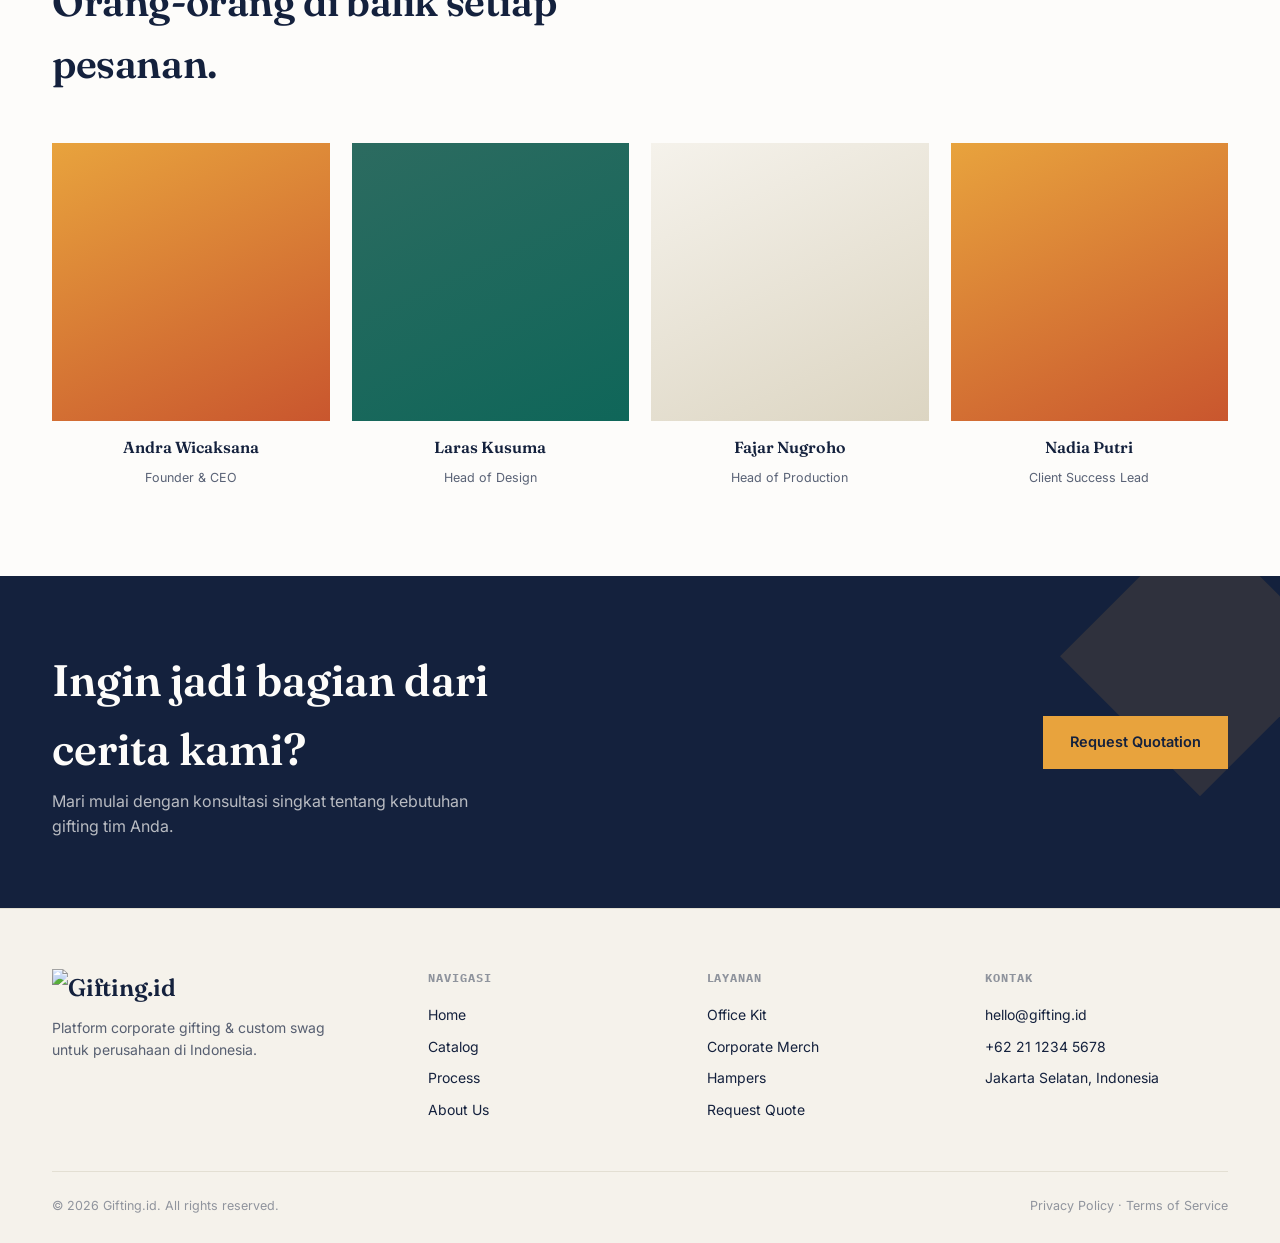
==== commit 11a69ca0: "Add files via upload" ====
--- a/about.html
+++ b/about.html
@@ -3,7 +3,7 @@
 <head>
 <meta charset="UTF-8">
 <meta name="viewport" content="width=device-width, initial-scale=1.0">
-<title>About Us — ANTARA</title>
+<title>About Us — Gifting.id</title>
 <link rel="preconnect" href="https://fonts.googleapis.com">
 <link href="https://fonts.googleapis.com/css2?family=Fraunces:ital,wght@0,500;0,600;1,500&family=Inter:wght@400;500;600;700&family=IBM+Plex+Mono:wght@500;600&display=swap" rel="stylesheet">
 <link rel="stylesheet" href="styles.css">
@@ -12,7 +12,7 @@
 
 <header class="site-header">
   <div class="wrap header-row">
-    <a href="index.html" class="logo"><span class="dot"></span>ANTARA</a>
+    <a href="index.html" class="logo"><img src="assets/gifting-logo.png" alt="Gifting.id" class="logo-img"></a>
     <nav class="main-nav">
       <a href="index.html">Home</a>
       <a href="index.html#corporate-gift">Corporate Gift</a>
@@ -34,7 +34,7 @@
     <div>
       <p class="eyebrow">Cerita Kami</p>
       <h1 style="font-family:var(--serif); font-size:clamp(30px,4vw,46px); font-weight:600; letter-spacing:-.01em; margin:0 0 18px;">Kami percaya hadiah yang baik itu tentang <em style="font-style:italic; color:var(--clay);">ketepatan</em>, bukan kemewahan.</h1>
-      <p style="color:var(--ink-70); max-width:460px; margin:0 0 28px;">ANTARA berdiri tahun 2021 dari pengalaman kecil: sebuah tim HR yang kesulitan mencari vendor merchandise yang bisa diandalkan, cepat, dan konsisten kualitasnya. Sejak itu kami membangun satu platform yang menghubungkan brand dengan orang-orang di baliknya — karyawan, klien, dan mitra.</p>
+      <p style="color:var(--ink-70); max-width:460px; margin:0 0 28px;">Gifting.id berdiri tahun 2021 dari pengalaman kecil: sebuah tim HR yang kesulitan mencari vendor merchandise yang bisa diandalkan, cepat, dan konsisten kualitasnya. Sejak itu kami membangun satu platform yang menghubungkan brand dengan orang-orang di baliknya — karyawan, klien, dan mitra.</p>
       <div class="hero-meta" style="border-top:1px solid var(--line); padding-top:24px;">
         <div><strong>2021</strong>Tahun berdiri</div>
         <div><strong>300+</strong>Perusahaan terlayani</div>
@@ -107,7 +107,7 @@
   <div class="wrap">
     <div class="footer-grid">
       <div class="footer-brand">
-        <a href="index.html" class="logo"><span class="dot"></span>ANTARA</a>
+        <a href="index.html" class="logo"><img src="assets/gifting-logo.png" alt="Gifting.id" class="logo-img"></a>
         <p>Platform corporate gifting &amp; custom swag untuk perusahaan di Indonesia.</p>
       </div>
       <div>
@@ -120,11 +120,11 @@
       </div>
       <div>
         <h5>Kontak</h5>
-        <ul><li>hello@antara.id</li><li>+62 21 1234 5678</li><li>Jakarta Selatan, Indonesia</li></ul>
+        <ul><li>hello@gifting.id</li><li>+62 21 1234 5678</li><li>Jakarta Selatan, Indonesia</li></ul>
       </div>
     </div>
     <div class="footer-bottom">
-      <span>© 2026 ANTARA Gifting. All rights reserved.</span>
+      <span>© 2026 Gifting.id. All rights reserved.</span>
       <span>Privacy Policy · Terms of Service</span>
     </div>
   </div>
--- a/styles.css
+++ b/styles.css
@@ -106,6 +106,12 @@
   width:10px;height:10px;background:var(--marigold);
   clip-path: polygon(50% 0, 100% 50%, 50% 100%, 0 50%);
 }
+.logo-img{
+  height:40px;
+  width:auto;
+  display:block;
+}
+.footer-brand .logo-img{height:34px;}
 nav.main-nav{
   display:flex; gap:36px;
 }
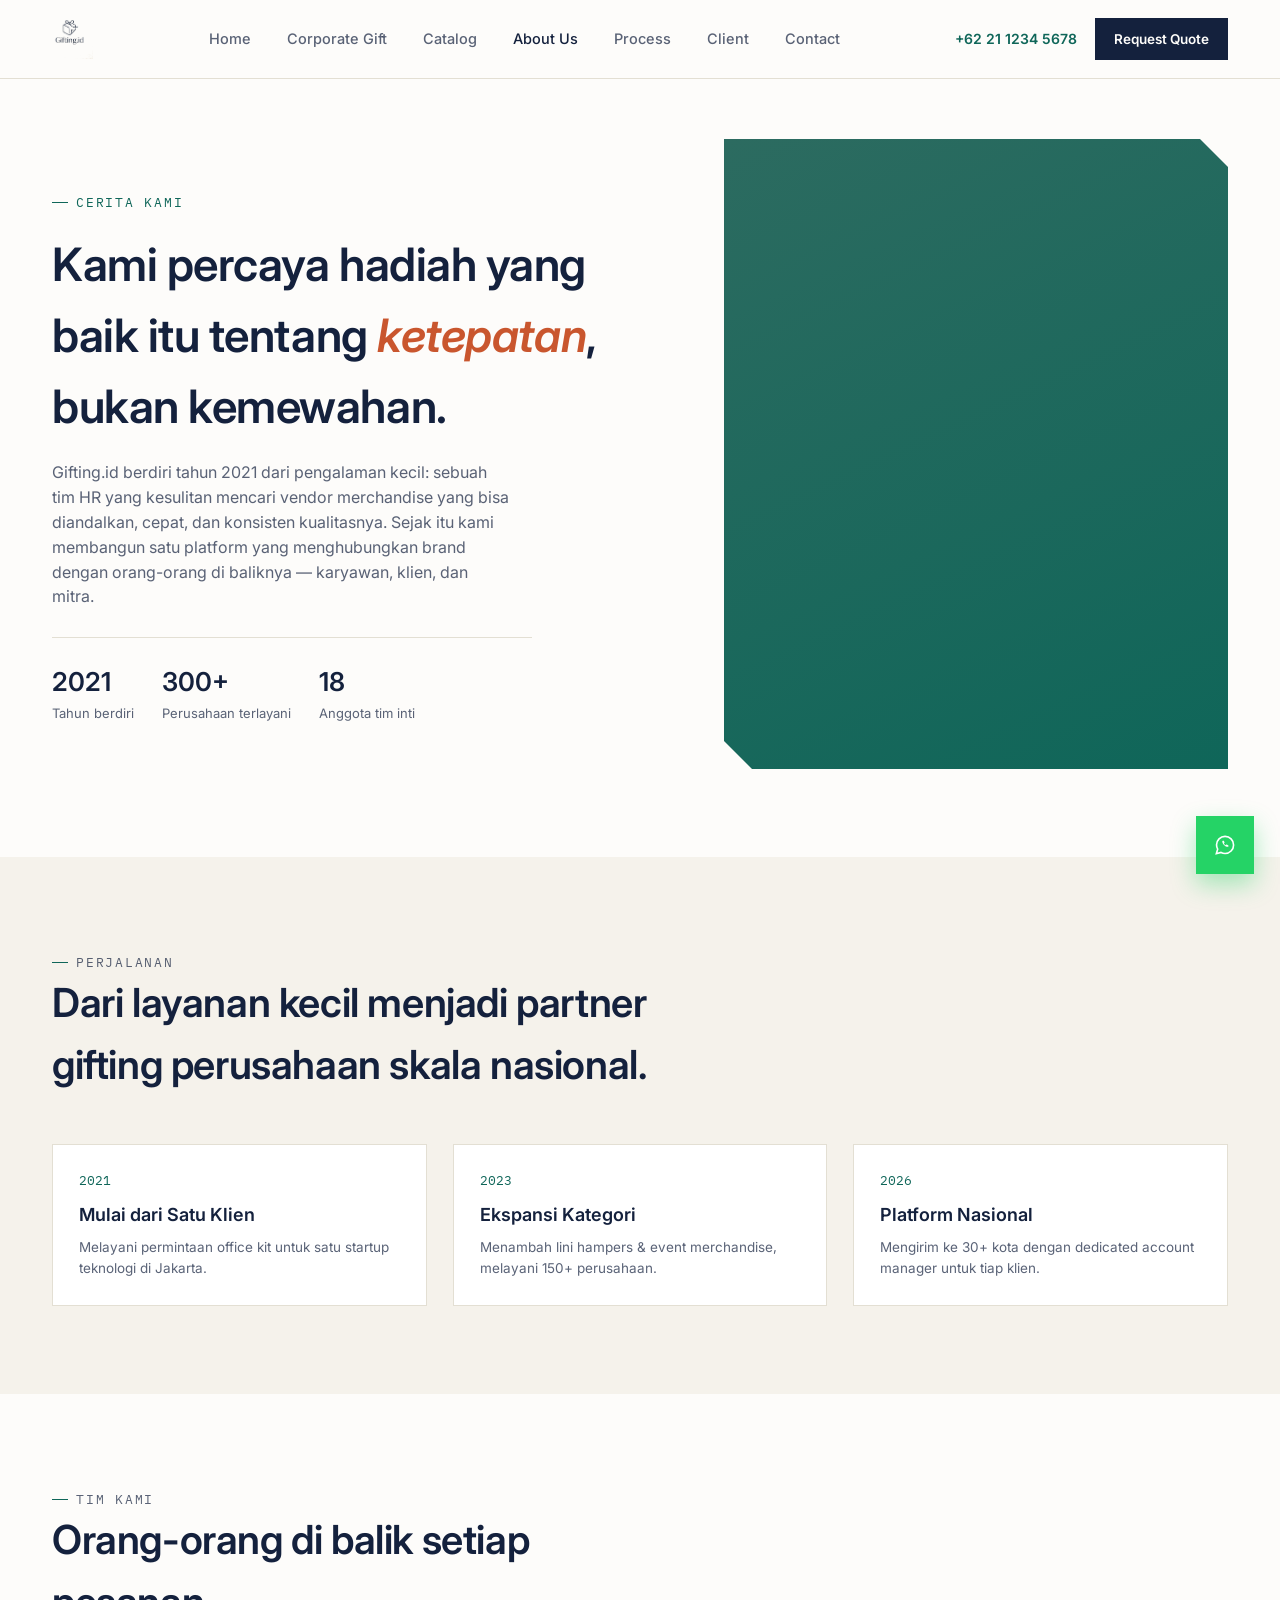
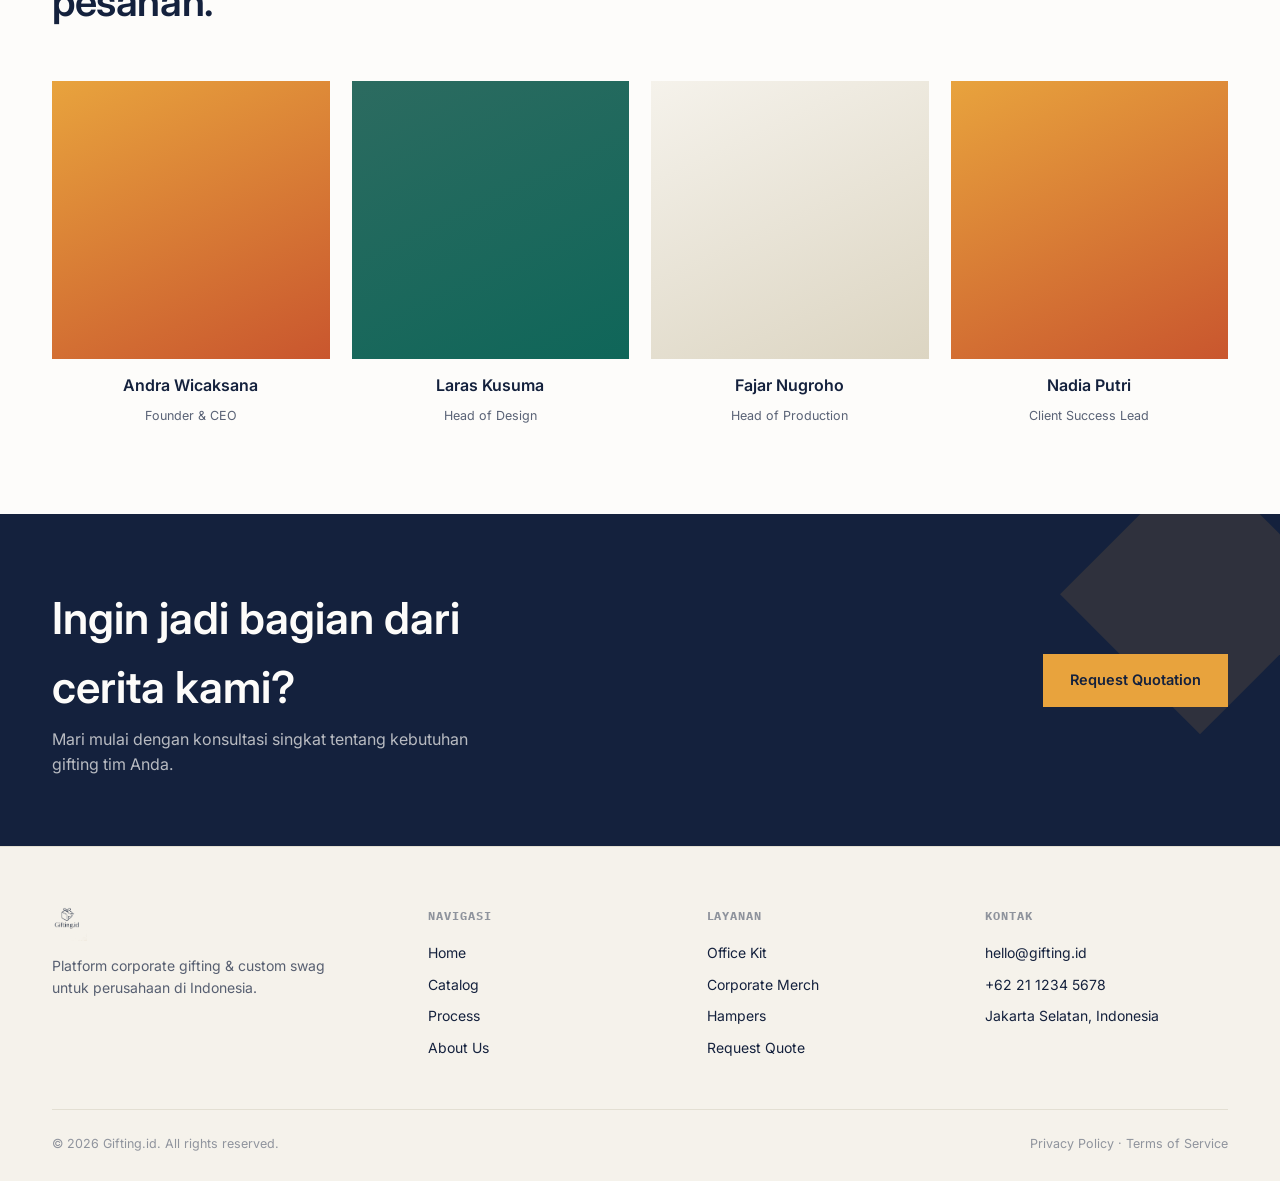
==== commit 63acc5cb: "Add files via upload" ====
--- a/about.html
+++ b/about.html
@@ -5,7 +5,8 @@
 <meta name="viewport" content="width=device-width, initial-scale=1.0">
 <title>About Us — Gifting.id</title>
 <link rel="preconnect" href="https://fonts.googleapis.com">
-<link href="https://fonts.googleapis.com/css2?family=Fraunces:ital,wght@0,500;0,600;1,500&family=Inter:wght@400;500;600;700&family=IBM+Plex+Mono:wght@500;600&display=swap" rel="stylesheet">
+<link href="https://fonts.googleapis.com/css2?family=Inter:wght@400;500;600;700&family=IBM+Plex+Mono:wght@500;600&display=swap" rel="stylesheet">
+<link href="https://api.fontshare.com/v2/css?f[]=satoshi@400,401,500,501,600,601,700,701&display=swap" rel="stylesheet">
 <link rel="stylesheet" href="styles.css">
 </head>
 <body>
--- a/styles.css
+++ b/styles.css
@@ -17,7 +17,7 @@
   --line: #E3DFD3;
   --line-strong: #cfc9b8;
 
-  --serif: "Fraunces", "Iowan Old Style", Georgia, serif;
+  --serif: "Satoshi", "Inter", -apple-system, BlinkMacSystemFont, sans-serif;
   --sans: "Inter", -apple-system, BlinkMacSystemFont, "Segoe UI", sans-serif;
   --mono: "IBM Plex Mono", ui-monospace, Menlo, monospace;
 
